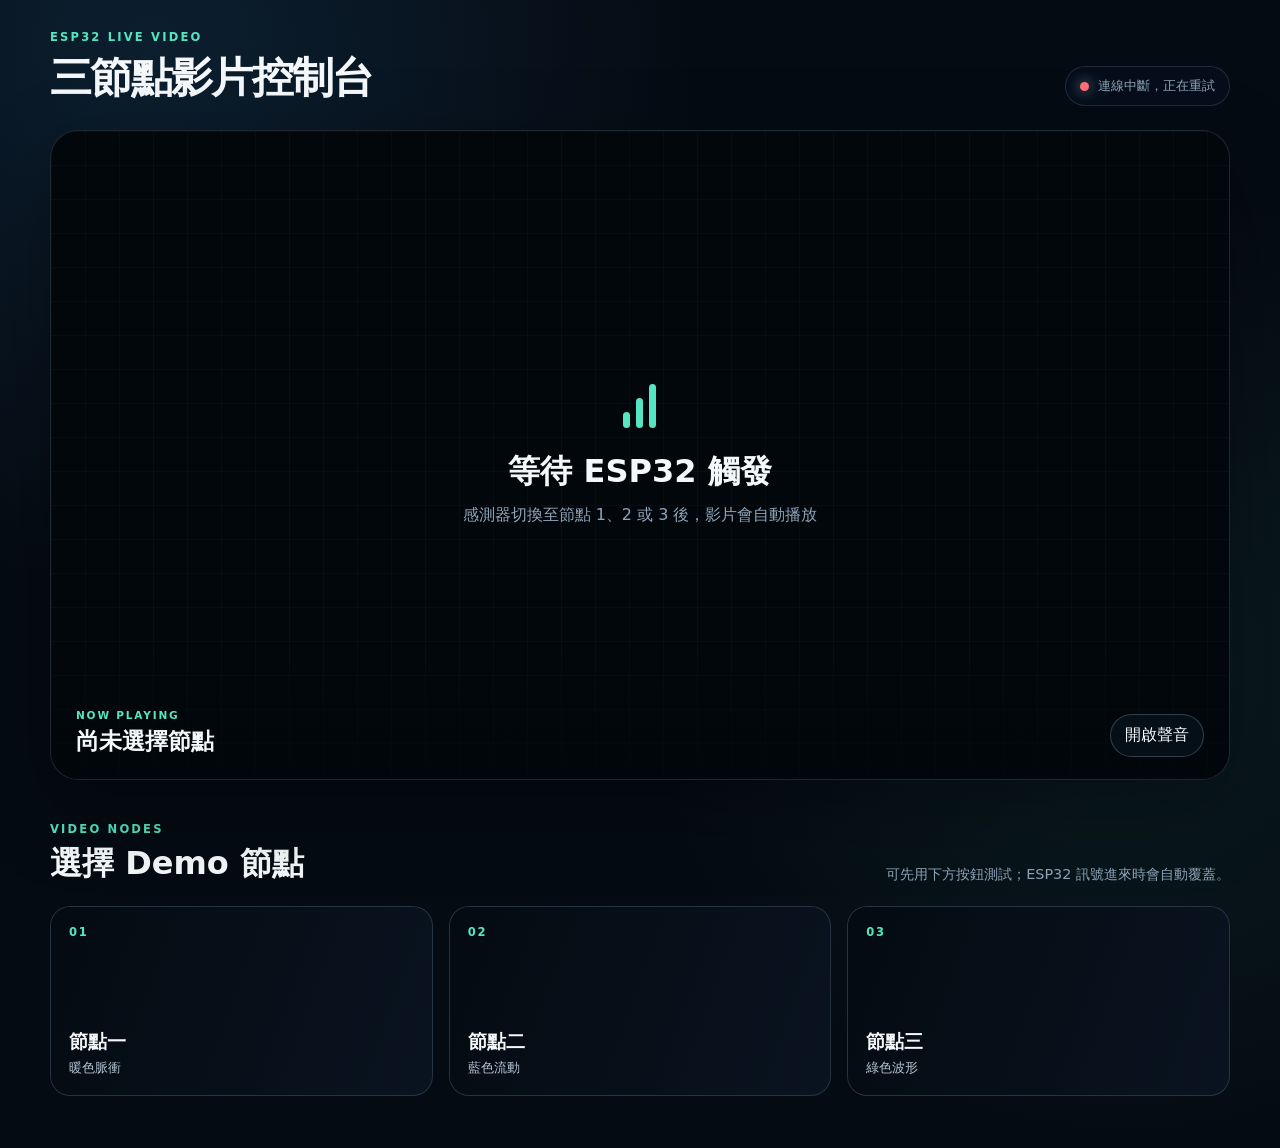
==== index.html @ e68f4b9c "Build ESP32-controlled three-node video page" ====
<!doctype html>
<html lang="zh-Hant">
  <head>
    <meta charset="utf-8" />
    <meta name="viewport" content="width=device-width, initial-scale=1" />
    <meta name="theme-color" content="#07111f" />
    <title>Baechhhh｜ESP32 影片節點</title>
    <meta
      name="description"
      content="由 ESP32 即時切換三個影片節點的平板控制頁面。"
    />
    <link rel="stylesheet" href="styles.css" />
  </head>
  <body>
    <main class="shell">
      <header class="topbar">
        <div>
          <p class="eyebrow">ESP32 LIVE VIDEO</p>
          <h1>三節點影片控制台</h1>
        </div>
        <div class="connection" aria-live="polite">
          <span class="status-dot" id="statusDot"></span>
          <span id="connectionText">正在連線…</span>
        </div>
      </header>

      <section class="stage" aria-label="目前播放影片">
        <video
          id="mainVideo"
          playsinline
          muted
          loop
          preload="auto"
          aria-label="目前節點影片"
        ></video>

        <div class="idle-state" id="idleState">
          <div class="signal-mark" aria-hidden="true">
            <i></i><i></i><i></i>
          </div>
          <p>等待 ESP32 觸發</p>
          <span>感測器切換至節點 1、2 或 3 後，影片會自動播放</span>
        </div>

        <div class="stage-meta">
          <div>
            <span class="stage-label">NOW PLAYING</span>
            <strong id="nowPlaying">尚未選擇節點</strong>
          </div>
          <button type="button" class="sound-button" id="soundButton">
            開啟聲音
          </button>
        </div>
      </section>

      <section class="node-section" aria-labelledby="nodeHeading">
        <div class="section-heading">
          <div>
            <p class="eyebrow">VIDEO NODES</p>
            <h2 id="nodeHeading">選擇 Demo 節點</h2>
          </div>
          <p>可先用下方按鈕測試；ESP32 訊號進來時會自動覆蓋。</p>
        </div>

        <div class="node-grid">
          <button class="node-card" type="button" data-node="1">
            <video src="assets/videos/node-1.mp4" muted playsinline preload="metadata"></video>
            <span class="node-number">01</span>
            <span class="node-copy">
              <strong>節點一</strong>
              <small>暖色脈衝</small>
            </span>
          </button>

          <button class="node-card" type="button" data-node="2">
            <video src="assets/videos/node-2.mp4" muted playsinline preload="metadata"></video>
            <span class="node-number">02</span>
            <span class="node-copy">
              <strong>節點二</strong>
              <small>藍色流動</small>
            </span>
          </button>

          <button class="node-card" type="button" data-node="3">
            <video src="assets/videos/node-3.mp4" muted playsinline preload="metadata"></video>
            <span class="node-number">03</span>
            <span class="node-copy">
              <strong>節點三</strong>
              <small>綠色波形</small>
            </span>
          </button>
        </div>
      </section>
    </main>

    <noscript>此頁面需要 JavaScript 才能接收 ESP32 訊號。</noscript>
    <script src="vendor/mqtt.min.js"></script>
    <script src="app.js"></script>
  </body>
</html>
---- styles.css ----
:root {
  color-scheme: dark;
  --bg: #050b13;
  --panel: #0b1624;
  --line: rgba(179, 205, 230, 0.16);
  --text: #f4f8fb;
  --muted: #8fa4b8;
  --accent: #55e6c1;
  --accent-soft: rgba(85, 230, 193, 0.14);
}

* {
  box-sizing: border-box;
}

html {
  background: var(--bg);
}

body {
  min-width: 320px;
  min-height: 100vh;
  margin: 0;
  color: var(--text);
  font-family: Inter, "Noto Sans TC", "Microsoft JhengHei", system-ui, sans-serif;
  background:
    radial-gradient(circle at 12% 4%, rgba(40, 110, 160, 0.2), transparent 34rem),
    radial-gradient(circle at 88% 58%, rgba(52, 183, 149, 0.1), transparent 30rem),
    var(--bg);
}

button {
  color: inherit;
  font: inherit;
}

.shell {
  width: min(1180px, calc(100% - 40px));
  margin: 0 auto;
  padding: 30px 0 52px;
}

.topbar,
.section-heading {
  display: flex;
  align-items: end;
  justify-content: space-between;
  gap: 24px;
}

.topbar {
  margin-bottom: 24px;
}

.eyebrow {
  margin: 0 0 6px;
  color: var(--accent);
  font-size: 0.72rem;
  font-weight: 800;
  letter-spacing: 0.19em;
}

h1,
h2,
p {
  margin-top: 0;
}

h1 {
  margin-bottom: 0;
  font-size: clamp(1.6rem, 4vw, 2.6rem);
  letter-spacing: -0.04em;
}

.connection {
  display: flex;
  align-items: center;
  gap: 9px;
  padding: 10px 14px;
  border: 1px solid var(--line);
  border-radius: 999px;
  color: var(--muted);
  font-size: 0.84rem;
  background: rgba(7, 17, 31, 0.7);
  backdrop-filter: blur(12px);
}

.status-dot {
  width: 9px;
  height: 9px;
  border-radius: 50%;
  background: #f1aa50;
  box-shadow: 0 0 14px currentColor;
}

.connection.connected .status-dot {
  background: var(--accent);
}

.connection.error .status-dot {
  background: #ff6f78;
}

.stage {
  position: relative;
  overflow: hidden;
  min-height: clamp(330px, 58vw, 650px);
  border: 1px solid var(--line);
  border-radius: 28px;
  background: #02070c;
  box-shadow: 0 28px 80px rgba(0, 0, 0, 0.34);
}

#mainVideo {
  position: absolute;
  inset: 0;
  width: 100%;
  height: 100%;
  object-fit: cover;
  opacity: 0;
  transition: opacity 300ms ease;
}

.stage.has-video #mainVideo {
  opacity: 1;
}

.idle-state {
  position: absolute;
  inset: 0;
  display: grid;
  place-content: center;
  justify-items: center;
  padding: 30px;
  text-align: center;
  background:
    linear-gradient(rgba(85, 230, 193, 0.035) 1px, transparent 1px),
    linear-gradient(90deg, rgba(85, 230, 193, 0.035) 1px, transparent 1px);
  background-size: 34px 34px;
  transition: opacity 220ms ease;
}

.stage.has-video .idle-state {
  pointer-events: none;
  opacity: 0;
}

.idle-state p {
  margin: 22px 0 7px;
  font-size: clamp(1.25rem, 3vw, 2rem);
  font-weight: 750;
}

.idle-state span {
  max-width: 480px;
  color: var(--muted);
  line-height: 1.7;
}

.signal-mark {
  display: flex;
  align-items: end;
  gap: 6px;
  height: 46px;
}

.signal-mark i {
  display: block;
  width: 7px;
  border-radius: 999px;
  background: var(--accent);
  animation: signal 1.1s ease-in-out infinite alternate;
}

.signal-mark i:nth-child(1) { height: 16px; }
.signal-mark i:nth-child(2) { height: 30px; animation-delay: 160ms; }
.signal-mark i:nth-child(3) { height: 44px; animation-delay: 320ms; }

@keyframes signal {
  to { opacity: 0.28; transform: scaleY(0.65); }
}

.stage-meta {
  position: absolute;
  right: 0;
  bottom: 0;
  left: 0;
  display: flex;
  align-items: end;
  justify-content: space-between;
  gap: 20px;
  padding: 80px 25px 22px;
  background: linear-gradient(transparent, rgba(1, 6, 10, 0.82));
}

.stage-label {
  display: block;
  margin-bottom: 5px;
  color: var(--accent);
  font-size: 0.66rem;
  font-weight: 800;
  letter-spacing: 0.17em;
}

#nowPlaying {
  font-size: clamp(1rem, 3vw, 1.45rem);
}

.sound-button {
  padding: 10px 14px;
  border: 1px solid rgba(255, 255, 255, 0.2);
  border-radius: 999px;
  background: rgba(8, 20, 31, 0.7);
  cursor: pointer;
  backdrop-filter: blur(10px);
}

.sound-button:focus-visible,
.node-card:focus-visible {
  outline: 3px solid var(--accent);
  outline-offset: 3px;
}

.node-section {
  padding-top: 42px;
}

.section-heading h2 {
  margin: 0;
  font-size: clamp(1.35rem, 3vw, 2rem);
}

.section-heading > p {
  max-width: 410px;
  margin-bottom: 0;
  color: var(--muted);
  font-size: 0.9rem;
  line-height: 1.6;
}

.node-grid {
  display: grid;
  grid-template-columns: repeat(3, 1fr);
  gap: 16px;
  margin-top: 20px;
}

.node-card {
  position: relative;
  display: grid;
  min-height: 190px;
  overflow: hidden;
  padding: 0;
  border: 1px solid var(--line);
  border-radius: 20px;
  text-align: left;
  background: var(--panel);
  cursor: pointer;
  transition: transform 180ms ease, border-color 180ms ease;
}

.node-card:hover {
  transform: translateY(-3px);
  border-color: rgba(85, 230, 193, 0.45);
}

.node-card.active {
  border-color: var(--accent);
  box-shadow: 0 0 0 1px var(--accent), 0 14px 36px rgba(85, 230, 193, 0.12);
}

.node-card video {
  position: absolute;
  inset: 0;
  width: 100%;
  height: 100%;
  object-fit: cover;
  opacity: 0.55;
}

.node-card::after {
  content: "";
  position: absolute;
  inset: 0;
  background: linear-gradient(110deg, rgba(3, 9, 15, 0.88), rgba(3, 9, 15, 0.18));
}

.node-number,
.node-copy {
  position: relative;
  z-index: 1;
}

.node-number {
  align-self: start;
  padding: 18px;
  color: var(--accent);
  font-size: 0.72rem;
  font-weight: 800;
  letter-spacing: 0.15em;
}

.node-copy {
  align-self: end;
  display: grid;
  gap: 4px;
  padding: 18px;
}

.node-copy strong {
  font-size: 1.2rem;
}

.node-copy small {
  color: #b6c6d5;
}

@media (max-width: 720px) {
  .shell {
    width: min(100% - 24px, 620px);
    padding-top: 20px;
  }

  .topbar,
  .section-heading {
    align-items: start;
    flex-direction: column;
    gap: 14px;
  }

  .stage {
    min-height: 54vh;
    border-radius: 20px;
  }

  .node-grid {
    grid-template-columns: 1fr;
  }

  .node-card {
    min-height: 140px;
  }
}

@media (prefers-reduced-motion: reduce) {
  *, *::before, *::after {
    scroll-behavior: auto !important;
    animation-duration: 0.01ms !important;
    animation-iteration-count: 1 !important;
    transition-duration: 0.01ms !important;
  }
}
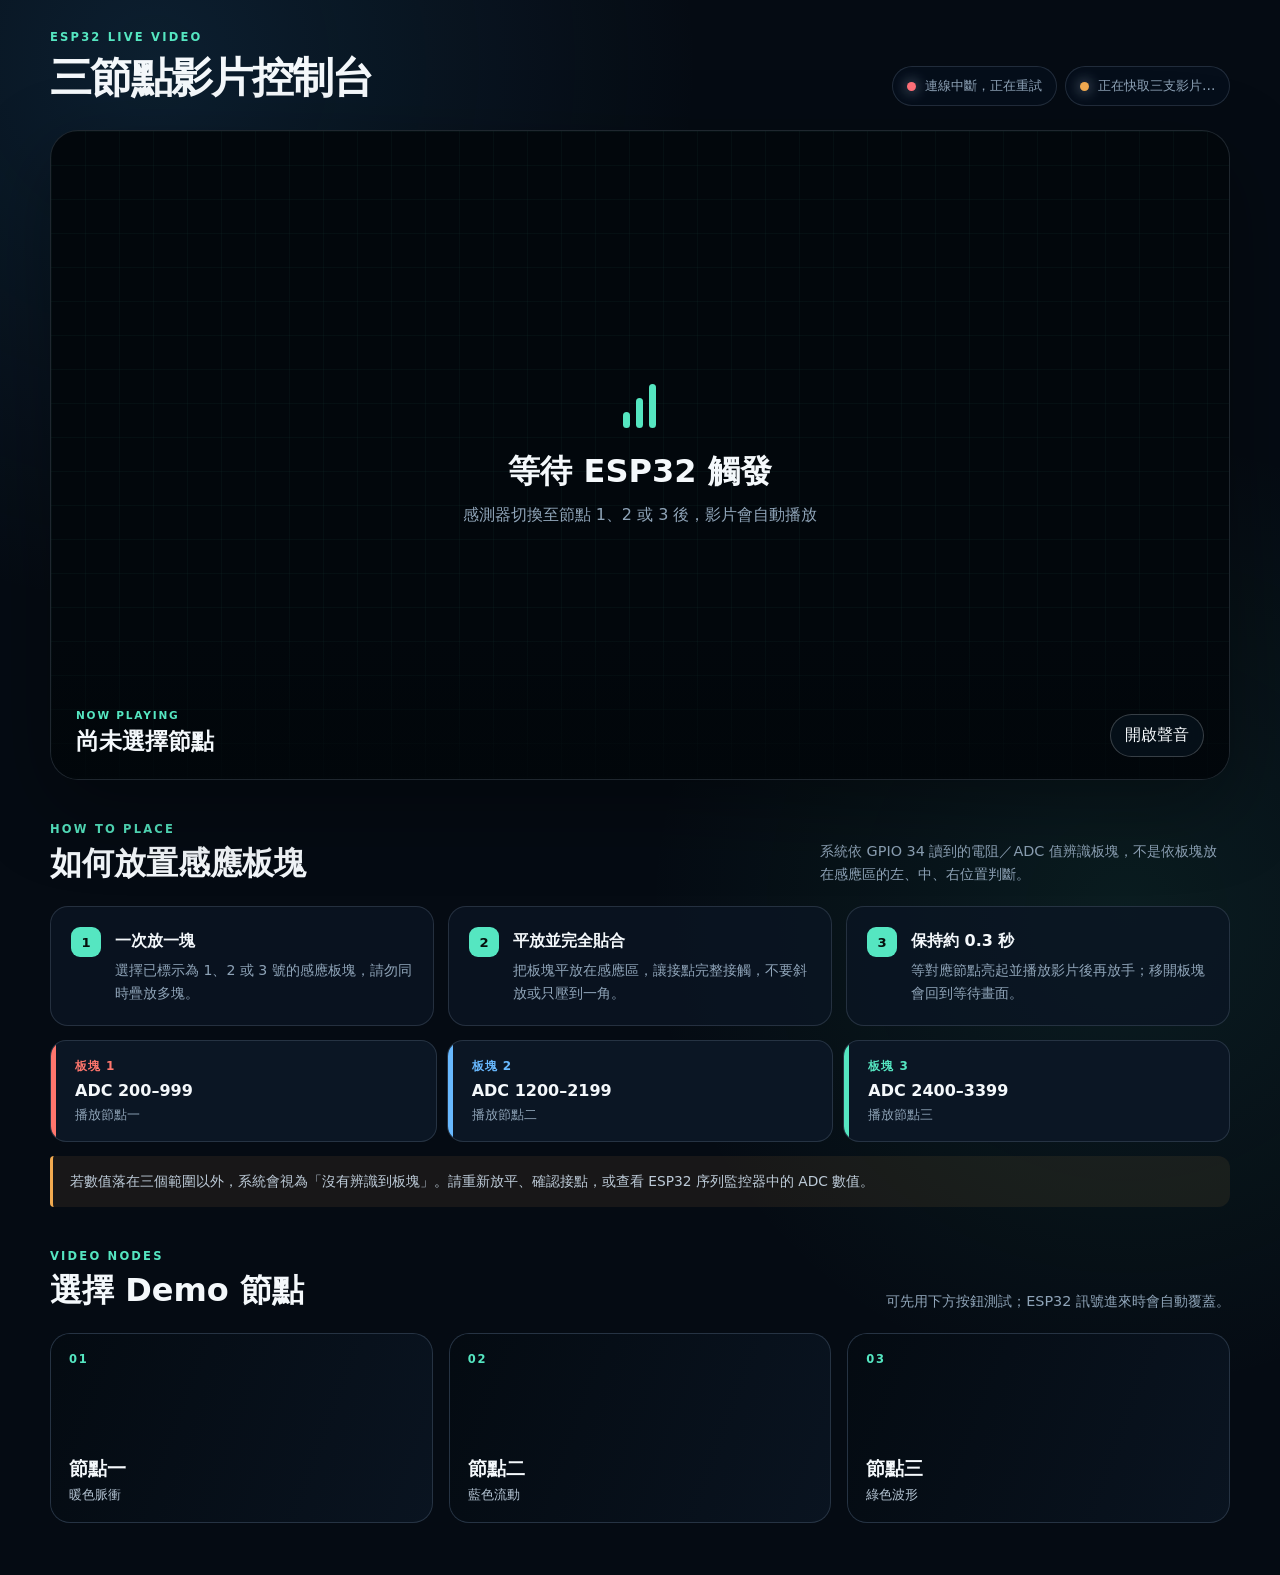
==== commit f64702f0: "Cache videos on iPad and explain tile placement" ====
--- a/index.html
+++ b/index.html
@@ -4,6 +4,8 @@
     <meta charset="utf-8" />
     <meta name="viewport" content="width=device-width, initial-scale=1" />
     <meta name="theme-color" content="#07111f" />
+    <meta name="apple-mobile-web-app-capable" content="yes" />
+    <meta name="apple-mobile-web-app-status-bar-style" content="black-translucent" />
     <title>Baechhhh｜ESP32 影片節點</title>
     <meta
       name="description"
@@ -18,9 +20,15 @@
           <p class="eyebrow">ESP32 LIVE VIDEO</p>
           <h1>三節點影片控制台</h1>
         </div>
-        <div class="connection" aria-live="polite">
-          <span class="status-dot" id="statusDot"></span>
-          <span id="connectionText">正在連線…</span>
+        <div class="status-group">
+          <div class="connection" aria-live="polite">
+            <span class="status-dot" id="statusDot"></span>
+            <span id="connectionText">正在連線…</span>
+          </div>
+          <button class="cache-status" id="cacheButton" type="button">
+            <span class="cache-dot" aria-hidden="true"></span>
+            <span id="cacheText" aria-live="polite">影片快取準備中…</span>
+          </button>
         </div>
       </header>
 
@@ -51,6 +59,62 @@
             開啟聲音
           </button>
         </div>
+      </section>
+
+      <section class="placement-section" aria-labelledby="placementHeading">
+        <div class="section-heading">
+          <div>
+            <p class="eyebrow">HOW TO PLACE</p>
+            <h2 id="placementHeading">如何放置感應板塊</h2>
+          </div>
+          <p>系統依 GPIO 34 讀到的電阻／ADC 值辨識板塊，不是依板塊放在感應區的左、中、右位置判斷。</p>
+        </div>
+
+        <div class="placement-steps">
+          <article class="placement-step">
+            <span class="step-number">1</span>
+            <div>
+              <strong>一次放一塊</strong>
+              <p>選擇已標示為 1、2 或 3 號的感應板塊，請勿同時疊放多塊。</p>
+            </div>
+          </article>
+          <article class="placement-step">
+            <span class="step-number">2</span>
+            <div>
+              <strong>平放並完全貼合</strong>
+              <p>把板塊平放在感應區，讓接點完整接觸，不要斜放或只壓到一角。</p>
+            </div>
+          </article>
+          <article class="placement-step">
+            <span class="step-number">3</span>
+            <div>
+              <strong>保持約 0.3 秒</strong>
+              <p>等對應節點亮起並播放影片後再放手；移開板塊會回到等待畫面。</p>
+            </div>
+          </article>
+        </div>
+
+        <div class="adc-map" aria-label="感應板塊 ADC 對照表">
+          <div class="adc-card adc-one">
+            <span>板塊 1</span>
+            <strong>ADC 200–999</strong>
+            <small>播放節點一</small>
+          </div>
+          <div class="adc-card adc-two">
+            <span>板塊 2</span>
+            <strong>ADC 1200–2199</strong>
+            <small>播放節點二</small>
+          </div>
+          <div class="adc-card adc-three">
+            <span>板塊 3</span>
+            <strong>ADC 2400–3399</strong>
+            <small>播放節點三</small>
+          </div>
+        </div>
+
+        <p class="placement-note">
+          若數值落在三個範圍以外，系統會視為「沒有辨識到板塊」。請重新放平、確認接點，或查看 ESP32 序列監控器中的 ADC 數值。
+        </p>
       </section>
 
       <section class="node-section" aria-labelledby="nodeHeading">
--- a/styles.css
+++ b/styles.css
@@ -85,6 +85,49 @@
   backdrop-filter: blur(12px);
 }
 
+.status-group {
+  display: flex;
+  align-items: center;
+  justify-content: flex-end;
+  flex-wrap: wrap;
+  gap: 8px;
+}
+
+.cache-status {
+  display: flex;
+  align-items: center;
+  gap: 9px;
+  padding: 10px 14px;
+  border: 1px solid var(--line);
+  border-radius: 999px;
+  color: var(--muted);
+  font-size: 0.84rem;
+  background: rgba(7, 17, 31, 0.7);
+  cursor: pointer;
+  backdrop-filter: blur(12px);
+}
+
+.cache-status:disabled {
+  cursor: wait;
+}
+
+.cache-dot {
+  width: 9px;
+  height: 9px;
+  flex: 0 0 auto;
+  border-radius: 50%;
+  background: #f1aa50;
+  box-shadow: 0 0 14px currentColor;
+}
+
+.cache-status.ready .cache-dot {
+  background: #68b9ff;
+}
+
+.cache-status.error .cache-dot {
+  background: #ff6f78;
+}
+
 .status-dot {
   width: 9px;
   height: 9px;
@@ -225,6 +268,107 @@
   padding-top: 42px;
 }
 
+.placement-section {
+  padding-top: 42px;
+}
+
+.placement-steps {
+  display: grid;
+  grid-template-columns: repeat(3, 1fr);
+  gap: 14px;
+  margin-top: 20px;
+}
+
+.placement-step {
+  display: flex;
+  gap: 14px;
+  padding: 20px;
+  border: 1px solid var(--line);
+  border-radius: 18px;
+  background: rgba(11, 22, 36, 0.76);
+}
+
+.step-number {
+  display: grid;
+  place-items: center;
+  width: 30px;
+  height: 30px;
+  flex: 0 0 auto;
+  border-radius: 9px;
+  color: #05100d;
+  font-size: 0.82rem;
+  font-weight: 900;
+  background: var(--accent);
+}
+
+.placement-step strong {
+  display: block;
+  margin: 4px 0 7px;
+}
+
+.placement-step p {
+  margin-bottom: 0;
+  color: var(--muted);
+  font-size: 0.88rem;
+  line-height: 1.65;
+}
+
+.adc-map {
+  display: grid;
+  grid-template-columns: repeat(3, 1fr);
+  gap: 10px;
+  margin-top: 14px;
+}
+
+.adc-card {
+  position: relative;
+  display: grid;
+  gap: 6px;
+  overflow: hidden;
+  padding: 17px 19px 17px 24px;
+  border: 1px solid var(--line);
+  border-radius: 16px;
+  background: var(--panel);
+}
+
+.adc-card::before {
+  content: "";
+  position: absolute;
+  inset: 0 auto 0 0;
+  width: 5px;
+  background: var(--tile-color);
+}
+
+.adc-one { --tile-color: #ff766d; }
+.adc-two { --tile-color: #68b9ff; }
+.adc-three { --tile-color: #55e6c1; }
+
+.adc-card span {
+  color: var(--tile-color);
+  font-size: 0.75rem;
+  font-weight: 800;
+  letter-spacing: 0.08em;
+}
+
+.adc-card strong {
+  font-size: 1rem;
+}
+
+.adc-card small {
+  color: var(--muted);
+}
+
+.placement-note {
+  margin: 14px 0 0;
+  padding: 14px 17px;
+  border-left: 3px solid #f1aa50;
+  border-radius: 4px 12px 12px 4px;
+  color: #bdcbd8;
+  font-size: 0.86rem;
+  line-height: 1.65;
+  background: rgba(241, 170, 80, 0.08);
+}
+
 .section-heading h2 {
   margin: 0;
   font-size: clamp(1.35rem, 3vw, 2rem);
@@ -328,12 +472,18 @@
     gap: 14px;
   }
 
+  .status-group {
+    justify-content: flex-start;
+  }
+
   .stage {
     min-height: 54vh;
     border-radius: 20px;
   }
 
-  .node-grid {
+  .node-grid,
+  .placement-steps,
+  .adc-map {
     grid-template-columns: 1fr;
   }
 
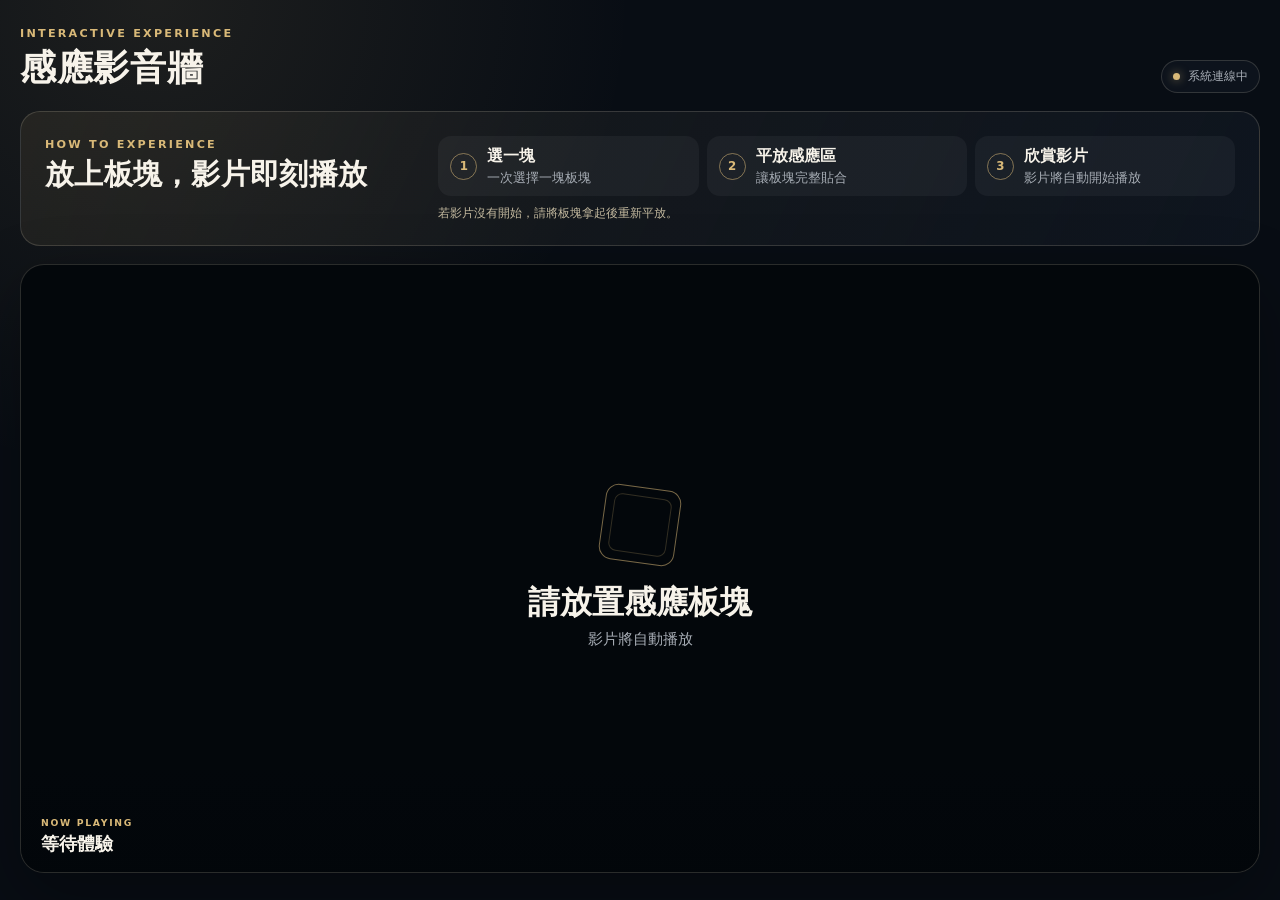
==== commit c499753d: "Simplify wall-mounted iPad guest experience" ====
--- a/index.html
+++ b/index.html
@@ -3,161 +3,76 @@
   <head>
     <meta charset="utf-8" />
     <meta name="viewport" content="width=device-width, initial-scale=1" />
-    <meta name="theme-color" content="#07111f" />
+    <meta name="theme-color" content="#080d14" />
     <meta name="apple-mobile-web-app-capable" content="yes" />
     <meta name="apple-mobile-web-app-status-bar-style" content="black-translucent" />
-    <title>Baechhhh｜ESP32 影片節點</title>
-    <meta
-      name="description"
-      content="由 ESP32 即時切換三個影片節點的平板控制頁面。"
-    />
+    <title>感應影音牆</title>
+    <meta name="description" content="放置感應板塊，即刻欣賞專屬影片。" />
     <link rel="stylesheet" href="styles.css" />
   </head>
   <body>
     <main class="shell">
       <header class="topbar">
-        <div>
-          <p class="eyebrow">ESP32 LIVE VIDEO</p>
-          <h1>三節點影片控制台</h1>
+        <div class="brand">
+          <p class="eyebrow">INTERACTIVE EXPERIENCE</p>
+          <h1>感應影音牆</h1>
         </div>
-        <div class="status-group">
-          <div class="connection" aria-live="polite">
-            <span class="status-dot" id="statusDot"></span>
-            <span id="connectionText">正在連線…</span>
-          </div>
-          <button class="cache-status" id="cacheButton" type="button">
-            <span class="cache-dot" aria-hidden="true"></span>
-            <span id="cacheText" aria-live="polite">影片快取準備中…</span>
-          </button>
+        <div class="connection" aria-live="polite">
+          <span class="status-dot" aria-hidden="true"></span>
+          <span id="connectionText">系統連線中</span>
         </div>
       </header>
 
-      <section class="stage" aria-label="目前播放影片">
+      <section class="tutorial" aria-labelledby="tutorialHeading">
+        <div class="tutorial-intro">
+          <p class="eyebrow">HOW TO EXPERIENCE</p>
+          <h2 id="tutorialHeading">放上板塊，影片即刻播放</h2>
+        </div>
+
+        <ol class="steps">
+          <li>
+            <span>1</span>
+            <div><strong>選一塊</strong><small>一次選擇一塊板塊</small></div>
+          </li>
+          <li>
+            <span>2</span>
+            <div><strong>平放感應區</strong><small>讓板塊完整貼合</small></div>
+          </li>
+          <li>
+            <span>3</span>
+            <div><strong>欣賞影片</strong><small>影片將自動開始播放</small></div>
+          </li>
+        </ol>
+
+        <p class="tutorial-note">若影片沒有開始，請將板塊拿起後重新平放。</p>
+      </section>
+
+      <section class="stage" aria-label="影片播放區">
         <video
           id="mainVideo"
           playsinline
           muted
           loop
           preload="auto"
-          aria-label="目前節點影片"
+          aria-label="目前播放影片"
         ></video>
 
-        <div class="idle-state" id="idleState">
-          <div class="signal-mark" aria-hidden="true">
-            <i></i><i></i><i></i>
-          </div>
-          <p>等待 ESP32 觸發</p>
-          <span>感測器切換至節點 1、2 或 3 後，影片會自動播放</span>
+        <div class="idle-state">
+          <div class="tile-mark" aria-hidden="true"><i></i></div>
+          <p>請放置感應板塊</p>
+          <span>影片將自動播放</span>
         </div>
 
         <div class="stage-meta">
           <div>
-            <span class="stage-label">NOW PLAYING</span>
-            <strong id="nowPlaying">尚未選擇節點</strong>
+            <span>NOW PLAYING</span>
+            <strong id="nowPlaying">等待體驗</strong>
           </div>
-          <button type="button" class="sound-button" id="soundButton">
-            開啟聲音
-          </button>
-        </div>
-      </section>
-
-      <section class="placement-section" aria-labelledby="placementHeading">
-        <div class="section-heading">
-          <div>
-            <p class="eyebrow">HOW TO PLACE</p>
-            <h2 id="placementHeading">如何放置感應板塊</h2>
-          </div>
-          <p>系統依 GPIO 34 讀到的電阻／ADC 值辨識板塊，不是依板塊放在感應區的左、中、右位置判斷。</p>
-        </div>
-
-        <div class="placement-steps">
-          <article class="placement-step">
-            <span class="step-number">1</span>
-            <div>
-              <strong>一次放一塊</strong>
-              <p>選擇已標示為 1、2 或 3 號的感應板塊，請勿同時疊放多塊。</p>
-            </div>
-          </article>
-          <article class="placement-step">
-            <span class="step-number">2</span>
-            <div>
-              <strong>平放並完全貼合</strong>
-              <p>把板塊平放在感應區，讓接點完整接觸，不要斜放或只壓到一角。</p>
-            </div>
-          </article>
-          <article class="placement-step">
-            <span class="step-number">3</span>
-            <div>
-              <strong>保持約 0.3 秒</strong>
-              <p>等對應節點亮起並播放影片後再放手；移開板塊會回到等待畫面。</p>
-            </div>
-          </article>
-        </div>
-
-        <div class="adc-map" aria-label="感應板塊 ADC 對照表">
-          <div class="adc-card adc-one">
-            <span>板塊 1</span>
-            <strong>ADC 200–999</strong>
-            <small>播放節點一</small>
-          </div>
-          <div class="adc-card adc-two">
-            <span>板塊 2</span>
-            <strong>ADC 1200–2199</strong>
-            <small>播放節點二</small>
-          </div>
-          <div class="adc-card adc-three">
-            <span>板塊 3</span>
-            <strong>ADC 2400–3399</strong>
-            <small>播放節點三</small>
-          </div>
-        </div>
-
-        <p class="placement-note">
-          若數值落在三個範圍以外，系統會視為「沒有辨識到板塊」。請重新放平、確認接點，或查看 ESP32 序列監控器中的 ADC 數值。
-        </p>
-      </section>
-
-      <section class="node-section" aria-labelledby="nodeHeading">
-        <div class="section-heading">
-          <div>
-            <p class="eyebrow">VIDEO NODES</p>
-            <h2 id="nodeHeading">選擇 Demo 節點</h2>
-          </div>
-          <p>可先用下方按鈕測試；ESP32 訊號進來時會自動覆蓋。</p>
-        </div>
-
-        <div class="node-grid">
-          <button class="node-card" type="button" data-node="1">
-            <video src="assets/videos/node-1.mp4" muted playsinline preload="metadata"></video>
-            <span class="node-number">01</span>
-            <span class="node-copy">
-              <strong>節點一</strong>
-              <small>暖色脈衝</small>
-            </span>
-          </button>
-
-          <button class="node-card" type="button" data-node="2">
-            <video src="assets/videos/node-2.mp4" muted playsinline preload="metadata"></video>
-            <span class="node-number">02</span>
-            <span class="node-copy">
-              <strong>節點二</strong>
-              <small>藍色流動</small>
-            </span>
-          </button>
-
-          <button class="node-card" type="button" data-node="3">
-            <video src="assets/videos/node-3.mp4" muted playsinline preload="metadata"></video>
-            <span class="node-number">03</span>
-            <span class="node-copy">
-              <strong>節點三</strong>
-              <small>綠色波形</small>
-            </span>
-          </button>
         </div>
       </section>
     </main>
 
-    <noscript>此頁面需要 JavaScript 才能接收 ESP32 訊號。</noscript>
+    <noscript>此體驗需要啟用 JavaScript。</noscript>
     <script src="vendor/mqtt.min.js"></script>
     <script src="app.js"></script>
   </body>
--- a/styles.css
+++ b/styles.css
@@ -1,63 +1,59 @@
 :root {
   color-scheme: dark;
-  --bg: #050b13;
-  --panel: #0b1624;
-  --line: rgba(179, 205, 230, 0.16);
-  --text: #f4f8fb;
-  --muted: #8fa4b8;
-  --accent: #55e6c1;
-  --accent-soft: rgba(85, 230, 193, 0.14);
+  --bg: #080d14;
+  --panel: #101721;
+  --line: rgba(235, 224, 200, 0.17);
+  --text: #f7f3ea;
+  --muted: #a7adb5;
+  --accent: #d9b978;
 }
 
 * {
   box-sizing: border-box;
 }
 
-html {
+html,
+body {
+  width: 100%;
+  min-width: 320px;
+  min-height: 100%;
+  margin: 0;
+  overflow: hidden;
   background: var(--bg);
 }
 
 body {
-  min-width: 320px;
-  min-height: 100vh;
-  margin: 0;
   color: var(--text);
-  font-family: Inter, "Noto Sans TC", "Microsoft JhengHei", system-ui, sans-serif;
+  font-family: "Noto Sans TC", "Microsoft JhengHei", system-ui, sans-serif;
   background:
-    radial-gradient(circle at 12% 4%, rgba(40, 110, 160, 0.2), transparent 34rem),
-    radial-gradient(circle at 88% 58%, rgba(52, 183, 149, 0.1), transparent 30rem),
+    radial-gradient(circle at 12% 0%, rgba(217, 185, 120, 0.1), transparent 30rem),
     var(--bg);
 }
 
-button {
-  color: inherit;
-  font: inherit;
-}
-
 .shell {
-  width: min(1180px, calc(100% - 40px));
+  display: grid;
+  grid-template-rows: auto auto minmax(0, 1fr);
+  gap: clamp(12px, 2vh, 20px);
+  width: min(1240px, calc(100% - 40px));
+  height: 100vh;
+  height: 100svh;
   margin: 0 auto;
-  padding: 30px 0 52px;
-}
-
-.topbar,
-.section-heading {
+  padding: clamp(18px, 3vh, 30px) 0;
+}
+
+.topbar {
   display: flex;
   align-items: end;
   justify-content: space-between;
   gap: 24px;
 }
 
-.topbar {
-  margin-bottom: 24px;
-}
-
 .eyebrow {
-  margin: 0 0 6px;
+  margin: 0 0 4px;
   color: var(--accent);
-  font-size: 0.72rem;
+  font-size: clamp(0.58rem, 1vw, 0.7rem);
   font-weight: 800;
-  letter-spacing: 0.19em;
+  letter-spacing: 0.2em;
 }
 
 h1,
@@ -68,90 +64,121 @@
 
 h1 {
   margin-bottom: 0;
-  font-size: clamp(1.6rem, 4vw, 2.6rem);
-  letter-spacing: -0.04em;
+  font-size: clamp(1.45rem, 3vw, 2.25rem);
+  font-weight: 720;
+  letter-spacing: 0.02em;
 }
 
 .connection {
   display: flex;
   align-items: center;
-  gap: 9px;
-  padding: 10px 14px;
+  gap: 8px;
+  padding: 7px 11px;
   border: 1px solid var(--line);
   border-radius: 999px;
   color: var(--muted);
-  font-size: 0.84rem;
-  background: rgba(7, 17, 31, 0.7);
-  backdrop-filter: blur(12px);
-}
-
-.status-group {
+  font-size: 0.75rem;
+  background: rgba(16, 23, 33, 0.72);
+}
+
+.status-dot {
+  width: 7px;
+  height: 7px;
+  border-radius: 50%;
+  background: #d9b978;
+  box-shadow: 0 0 10px rgba(217, 185, 120, 0.6);
+}
+
+.connection.connected .status-dot {
+  background: #69c99a;
+  box-shadow: 0 0 10px rgba(105, 201, 154, 0.6);
+}
+
+.tutorial {
+  position: relative;
+  display: grid;
+  grid-template-columns: minmax(220px, 0.78fr) minmax(480px, 1.7fr);
+  align-items: center;
+  gap: 18px 28px;
+  padding: clamp(16px, 2.2vw, 24px);
+  border: 1px solid var(--line);
+  border-radius: 20px;
+  background: linear-gradient(115deg, rgba(217, 185, 120, 0.08), rgba(16, 23, 33, 0.82));
+}
+
+.tutorial h2 {
+  margin-bottom: 0;
+  font-size: clamp(1.22rem, 2.3vw, 1.85rem);
+  font-weight: 700;
+  letter-spacing: 0.01em;
+}
+
+.steps {
+  display: grid;
+  grid-template-columns: repeat(3, 1fr);
+  gap: 8px;
+  margin: 0;
+  padding: 0;
+  list-style: none;
+}
+
+.steps li {
   display: flex;
   align-items: center;
-  justify-content: flex-end;
-  flex-wrap: wrap;
-  gap: 8px;
-}
-
-.cache-status {
-  display: flex;
-  align-items: center;
-  gap: 9px;
-  padding: 10px 14px;
-  border: 1px solid var(--line);
-  border-radius: 999px;
+  gap: 10px;
+  min-width: 0;
+  padding: 10px 12px;
+  border-radius: 13px;
+  background: rgba(255, 255, 255, 0.045);
+}
+
+.steps li > span {
+  display: grid;
+  place-items: center;
+  width: 27px;
+  height: 27px;
+  flex: 0 0 auto;
+  border: 1px solid rgba(217, 185, 120, 0.55);
+  border-radius: 50%;
+  color: var(--accent);
+  font-size: 0.74rem;
+  font-weight: 800;
+}
+
+.steps strong,
+.steps small {
+  display: block;
+}
+
+.steps strong {
+  margin-bottom: 2px;
+  font-size: clamp(0.82rem, 1.4vw, 0.98rem);
+}
+
+.steps small {
+  overflow: hidden;
   color: var(--muted);
-  font-size: 0.84rem;
-  background: rgba(7, 17, 31, 0.7);
-  cursor: pointer;
-  backdrop-filter: blur(12px);
-}
-
-.cache-status:disabled {
-  cursor: wait;
-}
-
-.cache-dot {
-  width: 9px;
-  height: 9px;
-  flex: 0 0 auto;
-  border-radius: 50%;
-  background: #f1aa50;
-  box-shadow: 0 0 14px currentColor;
-}
-
-.cache-status.ready .cache-dot {
-  background: #68b9ff;
-}
-
-.cache-status.error .cache-dot {
-  background: #ff6f78;
-}
-
-.status-dot {
-  width: 9px;
-  height: 9px;
-  border-radius: 50%;
-  background: #f1aa50;
-  box-shadow: 0 0 14px currentColor;
-}
-
-.connection.connected .status-dot {
-  background: var(--accent);
-}
-
-.connection.error .status-dot {
-  background: #ff6f78;
+  font-size: clamp(0.67rem, 1.15vw, 0.79rem);
+  line-height: 1.35;
+  text-overflow: ellipsis;
+  white-space: nowrap;
+}
+
+.tutorial-note {
+  grid-column: 2;
+  margin: -8px 0 0;
+  color: #c3b99f;
+  font-size: 0.72rem;
 }
 
 .stage {
   position: relative;
+  min-height: 0;
   overflow: hidden;
-  min-height: clamp(330px, 58vw, 650px);
   border: 1px solid var(--line);
-  border-radius: 28px;
-  background: #02070c;
-  box-shadow: 0 28px 80px rgba(0, 0, 0, 0.34);
+  border-radius: 24px;
+  background: #03070b;
+  box-shadow: 0 24px 70px rgba(0, 0, 0, 0.32);
 }
 
 #mainVideo {
@@ -161,7 +188,7 @@
   height: 100%;
   object-fit: cover;
   opacity: 0;
-  transition: opacity 300ms ease;
+  transition: opacity 280ms ease;
 }
 
 .stage.has-video #mainVideo {
@@ -174,53 +201,44 @@
   display: grid;
   place-content: center;
   justify-items: center;
-  padding: 30px;
   text-align: center;
-  background:
-    linear-gradient(rgba(85, 230, 193, 0.035) 1px, transparent 1px),
-    linear-gradient(90deg, rgba(85, 230, 193, 0.035) 1px, transparent 1px);
-  background-size: 34px 34px;
   transition: opacity 220ms ease;
 }
 
 .stage.has-video .idle-state {
-  pointer-events: none;
   opacity: 0;
 }
 
+.tile-mark {
+  position: relative;
+  width: clamp(48px, 7vw, 76px);
+  aspect-ratio: 1;
+  border: 1px solid rgba(217, 185, 120, 0.55);
+  border-radius: 13px;
+  transform: rotate(8deg);
+  animation: float 1.8s ease-in-out infinite alternate;
+}
+
+.tile-mark i {
+  position: absolute;
+  inset: 8px;
+  border: 1px solid rgba(217, 185, 120, 0.22);
+  border-radius: 8px;
+}
+
+@keyframes float {
+  to { transform: translateY(-6px) rotate(4deg); }
+}
+
 .idle-state p {
-  margin: 22px 0 7px;
+  margin: 18px 0 4px;
   font-size: clamp(1.25rem, 3vw, 2rem);
-  font-weight: 750;
+  font-weight: 700;
 }
 
 .idle-state span {
-  max-width: 480px;
   color: var(--muted);
-  line-height: 1.7;
-}
-
-.signal-mark {
-  display: flex;
-  align-items: end;
-  gap: 6px;
-  height: 46px;
-}
-
-.signal-mark i {
-  display: block;
-  width: 7px;
-  border-radius: 999px;
-  background: var(--accent);
-  animation: signal 1.1s ease-in-out infinite alternate;
-}
-
-.signal-mark i:nth-child(1) { height: 16px; }
-.signal-mark i:nth-child(2) { height: 30px; animation-delay: 160ms; }
-.signal-mark i:nth-child(3) { height: 44px; animation-delay: 320ms; }
-
-@keyframes signal {
-  to { opacity: 0.28; transform: scaleY(0.65); }
+  font-size: clamp(0.78rem, 1.5vw, 0.95rem);
 }
 
 .stage-meta {
@@ -228,273 +246,85 @@
   right: 0;
   bottom: 0;
   left: 0;
-  display: flex;
-  align-items: end;
-  justify-content: space-between;
-  gap: 20px;
-  padding: 80px 25px 22px;
-  background: linear-gradient(transparent, rgba(1, 6, 10, 0.82));
-}
-
-.stage-label {
+  padding: 55px 20px 16px;
+  background: linear-gradient(transparent, rgba(2, 6, 10, 0.78));
+}
+
+.stage-meta span {
   display: block;
-  margin-bottom: 5px;
+  margin-bottom: 3px;
   color: var(--accent);
-  font-size: 0.66rem;
+  font-size: 0.58rem;
   font-weight: 800;
-  letter-spacing: 0.17em;
-}
-
-#nowPlaying {
-  font-size: clamp(1rem, 3vw, 1.45rem);
-}
-
-.sound-button {
-  padding: 10px 14px;
-  border: 1px solid rgba(255, 255, 255, 0.2);
-  border-radius: 999px;
-  background: rgba(8, 20, 31, 0.7);
-  cursor: pointer;
-  backdrop-filter: blur(10px);
-}
-
-.sound-button:focus-visible,
-.node-card:focus-visible {
-  outline: 3px solid var(--accent);
-  outline-offset: 3px;
-}
-
-.node-section {
-  padding-top: 42px;
-}
-
-.placement-section {
-  padding-top: 42px;
-}
-
-.placement-steps {
-  display: grid;
-  grid-template-columns: repeat(3, 1fr);
-  gap: 14px;
-  margin-top: 20px;
-}
-
-.placement-step {
-  display: flex;
-  gap: 14px;
-  padding: 20px;
-  border: 1px solid var(--line);
-  border-radius: 18px;
-  background: rgba(11, 22, 36, 0.76);
-}
-
-.step-number {
-  display: grid;
-  place-items: center;
-  width: 30px;
-  height: 30px;
-  flex: 0 0 auto;
-  border-radius: 9px;
-  color: #05100d;
-  font-size: 0.82rem;
-  font-weight: 900;
-  background: var(--accent);
-}
-
-.placement-step strong {
-  display: block;
-  margin: 4px 0 7px;
-}
-
-.placement-step p {
-  margin-bottom: 0;
-  color: var(--muted);
-  font-size: 0.88rem;
-  line-height: 1.65;
-}
-
-.adc-map {
-  display: grid;
-  grid-template-columns: repeat(3, 1fr);
-  gap: 10px;
-  margin-top: 14px;
-}
-
-.adc-card {
-  position: relative;
-  display: grid;
-  gap: 6px;
-  overflow: hidden;
-  padding: 17px 19px 17px 24px;
-  border: 1px solid var(--line);
-  border-radius: 16px;
-  background: var(--panel);
-}
-
-.adc-card::before {
-  content: "";
-  position: absolute;
-  inset: 0 auto 0 0;
-  width: 5px;
-  background: var(--tile-color);
-}
-
-.adc-one { --tile-color: #ff766d; }
-.adc-two { --tile-color: #68b9ff; }
-.adc-three { --tile-color: #55e6c1; }
-
-.adc-card span {
-  color: var(--tile-color);
-  font-size: 0.75rem;
-  font-weight: 800;
-  letter-spacing: 0.08em;
-}
-
-.adc-card strong {
-  font-size: 1rem;
-}
-
-.adc-card small {
-  color: var(--muted);
-}
-
-.placement-note {
-  margin: 14px 0 0;
-  padding: 14px 17px;
-  border-left: 3px solid #f1aa50;
-  border-radius: 4px 12px 12px 4px;
-  color: #bdcbd8;
-  font-size: 0.86rem;
-  line-height: 1.65;
-  background: rgba(241, 170, 80, 0.08);
-}
-
-.section-heading h2 {
-  margin: 0;
-  font-size: clamp(1.35rem, 3vw, 2rem);
-}
-
-.section-heading > p {
-  max-width: 410px;
-  margin-bottom: 0;
-  color: var(--muted);
-  font-size: 0.9rem;
-  line-height: 1.6;
-}
-
-.node-grid {
-  display: grid;
-  grid-template-columns: repeat(3, 1fr);
-  gap: 16px;
-  margin-top: 20px;
-}
-
-.node-card {
-  position: relative;
-  display: grid;
-  min-height: 190px;
-  overflow: hidden;
-  padding: 0;
-  border: 1px solid var(--line);
-  border-radius: 20px;
-  text-align: left;
-  background: var(--panel);
-  cursor: pointer;
-  transition: transform 180ms ease, border-color 180ms ease;
-}
-
-.node-card:hover {
-  transform: translateY(-3px);
-  border-color: rgba(85, 230, 193, 0.45);
-}
-
-.node-card.active {
-  border-color: var(--accent);
-  box-shadow: 0 0 0 1px var(--accent), 0 14px 36px rgba(85, 230, 193, 0.12);
-}
-
-.node-card video {
-  position: absolute;
-  inset: 0;
-  width: 100%;
-  height: 100%;
-  object-fit: cover;
-  opacity: 0.55;
-}
-
-.node-card::after {
-  content: "";
-  position: absolute;
-  inset: 0;
-  background: linear-gradient(110deg, rgba(3, 9, 15, 0.88), rgba(3, 9, 15, 0.18));
-}
-
-.node-number,
-.node-copy {
-  position: relative;
-  z-index: 1;
-}
-
-.node-number {
-  align-self: start;
-  padding: 18px;
-  color: var(--accent);
-  font-size: 0.72rem;
-  font-weight: 800;
-  letter-spacing: 0.15em;
-}
-
-.node-copy {
-  align-self: end;
-  display: grid;
-  gap: 4px;
-  padding: 18px;
-}
-
-.node-copy strong {
-  font-size: 1.2rem;
-}
-
-.node-copy small {
-  color: #b6c6d5;
-}
-
-@media (max-width: 720px) {
+  letter-spacing: 0.18em;
+}
+
+.stage-meta strong {
+  font-size: clamp(0.9rem, 1.8vw, 1.15rem);
+}
+
+@media (max-width: 820px) {
   .shell {
-    width: min(100% - 24px, 620px);
-    padding-top: 20px;
-  }
-
-  .topbar,
-  .section-heading {
-    align-items: start;
-    flex-direction: column;
+    width: min(100% - 24px, 780px);
+    padding: 14px 0;
+  }
+
+  .tutorial {
+    grid-template-columns: 1fr;
+    gap: 12px;
+    padding: 14px;
+  }
+
+  .tutorial-intro {
+    display: flex;
+    align-items: end;
+    justify-content: space-between;
     gap: 14px;
   }
 
-  .status-group {
-    justify-content: flex-start;
+  .tutorial-intro .eyebrow {
+    display: none;
+  }
+
+  .tutorial-note {
+    grid-column: 1;
+    margin-top: -4px;
+  }
+}
+
+@media (max-width: 560px) {
+  html,
+  body {
+    overflow: auto;
+  }
+
+  .shell {
+    height: auto;
+    min-height: 100svh;
+  }
+
+  .brand .eyebrow,
+  .steps small {
+    display: none;
+  }
+
+  .steps li {
+    align-items: center;
+    justify-content: center;
+    padding: 9px 5px;
+  }
+
+  .steps li div {
+    display: none;
   }
 
   .stage {
     min-height: 54vh;
-    border-radius: 20px;
-  }
-
-  .node-grid,
-  .placement-steps,
-  .adc-map {
-    grid-template-columns: 1fr;
-  }
-
-  .node-card {
-    min-height: 140px;
   }
 }
 
 @media (prefers-reduced-motion: reduce) {
   *, *::before, *::after {
-    scroll-behavior: auto !important;
     animation-duration: 0.01ms !important;
     animation-iteration-count: 1 !important;
     transition-duration: 0.01ms !important;
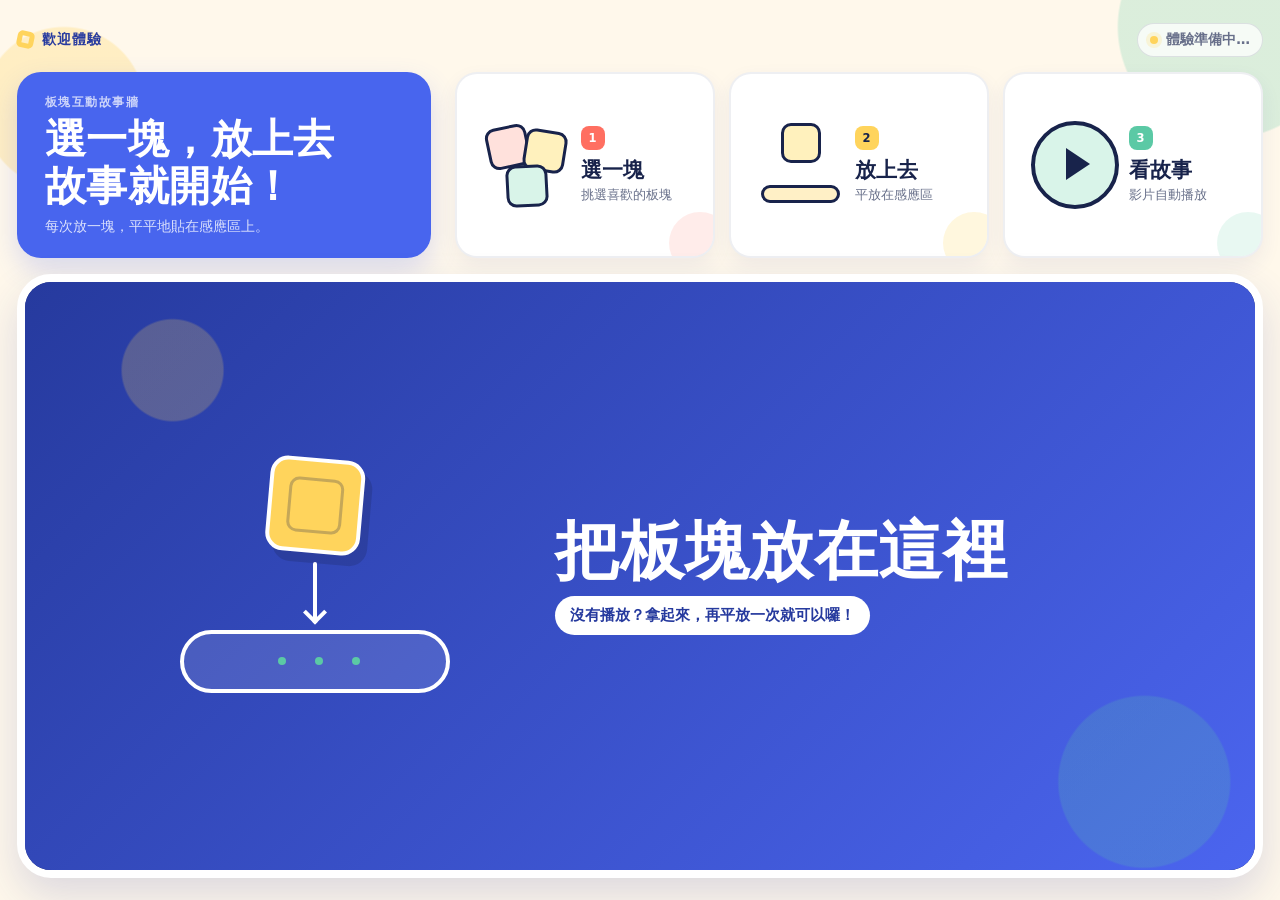
==== commit 749b9df7: "Redesign story wall for adults and children" ====
--- a/index.html
+++ b/index.html
@@ -3,76 +3,96 @@
   <head>
     <meta charset="utf-8" />
     <meta name="viewport" content="width=device-width, initial-scale=1" />
-    <meta name="theme-color" content="#080d14" />
+    <meta name="theme-color" content="#fff8eb" />
     <meta name="apple-mobile-web-app-capable" content="yes" />
-    <meta name="apple-mobile-web-app-status-bar-style" content="black-translucent" />
-    <title>感應影音牆</title>
-    <meta name="description" content="放置感應板塊，即刻欣賞專屬影片。" />
+    <meta name="apple-mobile-web-app-status-bar-style" content="default" />
+    <title>板塊互動故事牆</title>
+    <meta name="description" content="選一塊、放上去，故事就開始。" />
     <link rel="stylesheet" href="styles.css" />
   </head>
   <body>
     <main class="shell">
       <header class="topbar">
-        <div class="brand">
-          <p class="eyebrow">INTERACTIVE EXPERIENCE</p>
-          <h1>感應影音牆</h1>
+        <div class="welcome">
+          <span class="welcome-mark" aria-hidden="true"></span>
+          <span>歡迎體驗</span>
         </div>
         <div class="connection" aria-live="polite">
           <span class="status-dot" aria-hidden="true"></span>
-          <span id="connectionText">系統連線中</span>
+          <span id="connectionText">體驗準備中…</span>
         </div>
       </header>
 
-      <section class="tutorial" aria-labelledby="tutorialHeading">
-        <div class="tutorial-intro">
-          <p class="eyebrow">HOW TO EXPERIENCE</p>
-          <h2 id="tutorialHeading">放上板塊，影片即刻播放</h2>
+      <section class="guide" aria-labelledby="guideTitle">
+        <div class="guide-title">
+          <p>板塊互動故事牆</p>
+          <h1 id="guideTitle">選一塊，放上去<br />故事就開始！</h1>
+          <span>每次放一塊，平平地貼在感應區上。</span>
         </div>
 
-        <ol class="steps">
-          <li>
-            <span>1</span>
-            <div><strong>選一塊</strong><small>一次選擇一塊板塊</small></div>
+        <ol class="steps" aria-label="體驗步驟">
+          <li class="step step-one">
+            <div class="step-icon pick-icon" aria-hidden="true">
+              <i></i><i></i><i></i>
+            </div>
+            <div class="step-copy">
+              <span>1</span>
+              <strong>選一塊</strong>
+              <small>挑選喜歡的板塊</small>
+            </div>
           </li>
-          <li>
-            <span>2</span>
-            <div><strong>平放感應區</strong><small>讓板塊完整貼合</small></div>
+          <li class="step step-two">
+            <div class="step-icon place-icon" aria-hidden="true">
+              <i></i><b></b>
+            </div>
+            <div class="step-copy">
+              <span>2</span>
+              <strong>放上去</strong>
+              <small>平放在感應區</small>
+            </div>
           </li>
-          <li>
-            <span>3</span>
-            <div><strong>欣賞影片</strong><small>影片將自動開始播放</small></div>
+          <li class="step step-three">
+            <div class="step-icon play-icon" aria-hidden="true">
+              <i></i>
+            </div>
+            <div class="step-copy">
+              <span>3</span>
+              <strong>看故事</strong>
+              <small>影片自動播放</small>
+            </div>
           </li>
         </ol>
-
-        <p class="tutorial-note">若影片沒有開始，請將板塊拿起後重新平放。</p>
       </section>
 
-      <section class="stage" aria-label="影片播放區">
+      <section class="stage" aria-label="故事影片播放區">
         <video
           id="mainVideo"
           playsinline
           muted
           loop
           preload="auto"
-          aria-label="目前播放影片"
+          aria-label="目前播放的故事影片"
         ></video>
 
         <div class="idle-state">
-          <div class="tile-mark" aria-hidden="true"><i></i></div>
-          <p>請放置感應板塊</p>
-          <span>影片將自動播放</span>
+          <div class="place-visual" aria-hidden="true">
+            <div class="floating-tile"><i></i></div>
+            <div class="down-arrow"></div>
+            <div class="sensor-pad"><i></i><i></i><i></i></div>
+          </div>
+          <div class="idle-copy">
+            <p>把板塊放在這裡</p>
+            <span>沒有播放？拿起來，再平放一次就可以囉！</span>
+          </div>
         </div>
 
-        <div class="stage-meta">
-          <div>
-            <span>NOW PLAYING</span>
-            <strong id="nowPlaying">等待體驗</strong>
-          </div>
+        <div class="playing-badge" aria-hidden="true">
+          <i></i><span>故事播放中</span>
         </div>
       </section>
     </main>
 
-    <noscript>此體驗需要啟用 JavaScript。</noscript>
+    <noscript>請啟用 JavaScript 以開始體驗。</noscript>
     <script src="vendor/mqtt.min.js"></script>
     <script src="app.js"></script>
   </body>
--- a/styles.css
+++ b/styles.css
@@ -1,11 +1,15 @@
 :root {
-  color-scheme: dark;
-  --bg: #080d14;
-  --panel: #101721;
-  --line: rgba(235, 224, 200, 0.17);
-  --text: #f7f3ea;
-  --muted: #a7adb5;
-  --accent: #d9b978;
+  color-scheme: light;
+  --paper: #fff8eb;
+  --white: #ffffff;
+  --ink: #18234b;
+  --muted: #68708a;
+  --blue: #4865ee;
+  --blue-dark: #283b9f;
+  --coral: #ff6f61;
+  --yellow: #ffd45c;
+  --mint: #5bc9a5;
+  --line: rgba(24, 35, 75, 0.12);
 }
 
 * {
@@ -19,176 +23,286 @@
   min-height: 100%;
   margin: 0;
   overflow: hidden;
-  background: var(--bg);
+  background: var(--paper);
 }
 
 body {
-  color: var(--text);
-  font-family: "Noto Sans TC", "Microsoft JhengHei", system-ui, sans-serif;
+  color: var(--ink);
+  font-family: "Arial Rounded MT Bold", "Noto Sans TC", "Microsoft JhengHei", system-ui, sans-serif;
   background:
-    radial-gradient(circle at 12% 0%, rgba(217, 185, 120, 0.1), transparent 30rem),
-    var(--bg);
+    radial-gradient(circle at 5% 12%, rgba(255, 212, 92, 0.28) 0 80px, transparent 82px),
+    radial-gradient(circle at 96% 3%, rgba(91, 201, 165, 0.22) 0 110px, transparent 112px),
+    var(--paper);
+  user-select: none;
+  -webkit-user-select: none;
 }
 
 .shell {
   display: grid;
   grid-template-rows: auto auto minmax(0, 1fr);
-  gap: clamp(12px, 2vh, 20px);
-  width: min(1240px, calc(100% - 40px));
+  gap: clamp(10px, 1.7vh, 18px);
+  width: min(1280px, calc(100% - 34px));
   height: 100vh;
   height: 100svh;
   margin: 0 auto;
-  padding: clamp(18px, 3vh, 30px) 0;
+  padding: clamp(14px, 2.5vh, 26px) 0;
 }
 
 .topbar {
   display: flex;
-  align-items: end;
+  align-items: center;
   justify-content: space-between;
-  gap: 24px;
-}
-
-.eyebrow {
-  margin: 0 0 4px;
-  color: var(--accent);
-  font-size: clamp(0.58rem, 1vw, 0.7rem);
-  font-weight: 800;
-  letter-spacing: 0.2em;
-}
-
-h1,
-h2,
-p {
-  margin-top: 0;
-}
-
-h1 {
-  margin-bottom: 0;
-  font-size: clamp(1.45rem, 3vw, 2.25rem);
-  font-weight: 720;
-  letter-spacing: 0.02em;
-}
-
+  min-height: 30px;
+}
+
+.welcome,
 .connection {
   display: flex;
   align-items: center;
   gap: 8px;
-  padding: 7px 11px;
+  font-size: clamp(0.72rem, 1.2vw, 0.86rem);
+  font-weight: 700;
+}
+
+.welcome {
+  color: var(--blue-dark);
+  letter-spacing: 0.08em;
+}
+
+.welcome-mark {
+  width: 17px;
+  height: 17px;
+  border: 5px solid var(--yellow);
+  border-radius: 5px;
+  transform: rotate(12deg);
+}
+
+.connection {
+  padding: 7px 12px;
   border: 1px solid var(--line);
   border-radius: 999px;
   color: var(--muted);
-  font-size: 0.75rem;
-  background: rgba(16, 23, 33, 0.72);
+  background: rgba(255, 255, 255, 0.74);
 }
 
 .status-dot {
-  width: 7px;
-  height: 7px;
+  width: 8px;
+  height: 8px;
   border-radius: 50%;
-  background: #d9b978;
-  box-shadow: 0 0 10px rgba(217, 185, 120, 0.6);
+  background: var(--yellow);
+  box-shadow: 0 0 0 4px rgba(255, 212, 92, 0.2);
+}
+
+.connection.connected {
+  color: #18765c;
 }
 
 .connection.connected .status-dot {
-  background: #69c99a;
-  box-shadow: 0 0 10px rgba(105, 201, 154, 0.6);
-}
-
-.tutorial {
-  position: relative;
-  display: grid;
-  grid-template-columns: minmax(220px, 0.78fr) minmax(480px, 1.7fr);
-  align-items: center;
-  gap: 18px 28px;
-  padding: clamp(16px, 2.2vw, 24px);
-  border: 1px solid var(--line);
-  border-radius: 20px;
-  background: linear-gradient(115deg, rgba(217, 185, 120, 0.08), rgba(16, 23, 33, 0.82));
-}
-
-.tutorial h2 {
-  margin-bottom: 0;
-  font-size: clamp(1.22rem, 2.3vw, 1.85rem);
+  background: var(--mint);
+  box-shadow: 0 0 0 4px rgba(91, 201, 165, 0.18);
+}
+
+.guide {
+  display: grid;
+  grid-template-columns: minmax(270px, 0.82fr) minmax(560px, 1.6fr);
+  align-items: stretch;
+  gap: clamp(14px, 2vw, 24px);
+}
+
+.guide-title {
+  display: grid;
+  align-content: center;
+  padding: clamp(14px, 2vw, 22px) clamp(18px, 2.5vw, 28px);
+  border-radius: 24px;
+  color: var(--white);
+  background: var(--blue);
+  box-shadow: 0 12px 28px rgba(72, 101, 238, 0.2);
+}
+
+.guide-title > p {
+  margin: 0 0 5px;
+  color: rgba(255, 255, 255, 0.72);
+  font-size: clamp(0.66rem, 1vw, 0.78rem);
   font-weight: 700;
+  letter-spacing: 0.12em;
+}
+
+.guide-title h1 {
+  margin: 0;
+  font-size: clamp(1.6rem, 3.2vw, 2.55rem);
+  line-height: 1.16;
   letter-spacing: 0.01em;
 }
 
+.guide-title > span {
+  margin-top: 8px;
+  color: rgba(255, 255, 255, 0.8);
+  font-family: "Noto Sans TC", "Microsoft JhengHei", system-ui, sans-serif;
+  font-size: clamp(0.7rem, 1.15vw, 0.86rem);
+}
+
 .steps {
   display: grid;
   grid-template-columns: repeat(3, 1fr);
-  gap: 8px;
+  gap: clamp(8px, 1.2vw, 14px);
   margin: 0;
   padding: 0;
   list-style: none;
 }
 
-.steps li {
-  display: flex;
+.step {
+  position: relative;
+  display: grid;
+  grid-template-columns: 48% 52%;
   align-items: center;
-  gap: 10px;
   min-width: 0;
-  padding: 10px 12px;
-  border-radius: 13px;
-  background: rgba(255, 255, 255, 0.045);
-}
-
-.steps li > span {
+  overflow: hidden;
+  padding: clamp(10px, 1.5vw, 16px);
+  border: 2px solid rgba(24, 35, 75, 0.07);
+  border-radius: 22px;
+  background: var(--white);
+  box-shadow: 0 8px 20px rgba(40, 59, 159, 0.07);
+}
+
+.step::after {
+  content: "";
+  position: absolute;
+  right: -18px;
+  bottom: -18px;
+  width: 62px;
+  height: 62px;
+  border-radius: 50%;
+  background: var(--step-soft);
+}
+
+.step-one { --step-color: var(--coral); --step-soft: rgba(255, 111, 97, 0.13); }
+.step-two { --step-color: var(--yellow); --step-soft: rgba(255, 212, 92, 0.2); }
+.step-three { --step-color: var(--mint); --step-soft: rgba(91, 201, 165, 0.14); }
+
+.step-icon {
+  position: relative;
+  width: clamp(56px, 8vw, 88px);
+  height: clamp(56px, 8vw, 88px);
+  margin: auto;
+}
+
+.pick-icon i {
+  position: absolute;
+  width: 48%;
+  aspect-ratio: 1;
+  border: 3px solid var(--ink);
+  border-radius: 10px;
+  background: var(--white);
+}
+
+.pick-icon i:nth-child(1) { top: 5%; left: 5%; transform: rotate(-12deg); background: #ffe1dc; }
+.pick-icon i:nth-child(2) { top: 10%; right: 5%; transform: rotate(9deg); background: #fff1bd; }
+.pick-icon i:nth-child(3) { right: 26%; bottom: 2%; transform: rotate(-3deg); background: #d9f4e9; }
+
+.place-icon i {
+  position: absolute;
+  top: 2%;
+  left: 27%;
+  width: 46%;
+  aspect-ratio: 1;
+  border: 3px solid var(--ink);
+  border-radius: 10px;
+  background: #fff1bd;
+  animation: place-tile 1.5s ease-in-out infinite;
+}
+
+.place-icon b {
+  position: absolute;
+  right: 5%;
+  bottom: 7%;
+  left: 5%;
+  height: 20%;
+  border: 3px solid var(--ink);
+  border-radius: 999px;
+  background: rgba(255, 212, 92, 0.35);
+}
+
+@keyframes place-tile {
+  50% { transform: translateY(12px); }
+}
+
+.play-icon {
+  border: 4px solid var(--ink);
+  border-radius: 50%;
+  background: #d9f4e9;
+}
+
+.play-icon i {
+  position: absolute;
+  top: 28%;
+  left: 39%;
+  width: 0;
+  height: 0;
+  border-top: 16px solid transparent;
+  border-bottom: 16px solid transparent;
+  border-left: 24px solid var(--ink);
+}
+
+.step-copy {
+  position: relative;
+  z-index: 1;
+  min-width: 0;
+}
+
+.step-copy > span {
   display: grid;
   place-items: center;
-  width: 27px;
-  height: 27px;
-  flex: 0 0 auto;
-  border: 1px solid rgba(217, 185, 120, 0.55);
-  border-radius: 50%;
-  color: var(--accent);
-  font-size: 0.74rem;
-  font-weight: 800;
-}
-
-.steps strong,
-.steps small {
+  width: 24px;
+  height: 24px;
+  margin-bottom: 6px;
+  border-radius: 8px;
+  color: var(--white);
+  font-size: 0.72rem;
+  font-weight: 900;
+  background: var(--step-color);
+}
+
+.step-two .step-copy > span {
+  color: var(--ink);
+}
+
+.step-copy strong,
+.step-copy small {
   display: block;
 }
 
-.steps strong {
-  margin-bottom: 2px;
-  font-size: clamp(0.82rem, 1.4vw, 0.98rem);
-}
-
-.steps small {
-  overflow: hidden;
+.step-copy strong {
+  font-size: clamp(0.98rem, 1.65vw, 1.3rem);
+  white-space: nowrap;
+}
+
+.step-copy small {
+  margin-top: 3px;
   color: var(--muted);
-  font-size: clamp(0.67rem, 1.15vw, 0.79rem);
-  line-height: 1.35;
-  text-overflow: ellipsis;
+  font-family: "Noto Sans TC", "Microsoft JhengHei", system-ui, sans-serif;
+  font-size: clamp(0.65rem, 1.05vw, 0.79rem);
   white-space: nowrap;
-}
-
-.tutorial-note {
-  grid-column: 2;
-  margin: -8px 0 0;
-  color: #c3b99f;
-  font-size: 0.72rem;
 }
 
 .stage {
   position: relative;
   min-height: 0;
   overflow: hidden;
-  border: 1px solid var(--line);
-  border-radius: 24px;
-  background: #03070b;
-  box-shadow: 0 24px 70px rgba(0, 0, 0, 0.32);
+  border: clamp(5px, 0.7vw, 8px) solid var(--white);
+  border-radius: clamp(24px, 3vw, 34px);
+  background: #202f83;
+  box-shadow: 0 18px 42px rgba(40, 59, 159, 0.16);
 }
 
 #mainVideo {
   position: absolute;
   inset: 0;
+  z-index: 2;
   width: 100%;
   height: 100%;
   object-fit: cover;
   opacity: 0;
-  transition: opacity 280ms ease;
+  transition: opacity 300ms ease;
 }
 
 .stage.has-video #mainVideo {
@@ -199,9 +313,14 @@
   position: absolute;
   inset: 0;
   display: grid;
-  place-content: center;
-  justify-items: center;
-  text-align: center;
+  grid-template-columns: minmax(200px, 0.85fr) minmax(320px, 1.15fr);
+  place-items: center;
+  padding: clamp(18px, 4vw, 50px);
+  color: var(--white);
+  background:
+    radial-gradient(circle at 12% 15%, rgba(255, 212, 92, 0.22) 0 50px, transparent 52px),
+    radial-gradient(circle at 91% 85%, rgba(91, 201, 165, 0.2) 0 85px, transparent 87px),
+    linear-gradient(135deg, #263a9e, #4b65ef);
   transition: opacity 220ms ease;
 }
 
@@ -209,90 +328,170 @@
   opacity: 0;
 }
 
-.tile-mark {
+.place-visual {
   position: relative;
-  width: clamp(48px, 7vw, 76px);
+  width: clamp(170px, 24vw, 270px);
+  height: clamp(150px, 21vw, 235px);
+}
+
+.floating-tile {
+  position: absolute;
+  top: 0;
+  left: 50%;
+  width: 35%;
   aspect-ratio: 1;
-  border: 1px solid rgba(217, 185, 120, 0.55);
-  border-radius: 13px;
-  transform: rotate(8deg);
-  animation: float 1.8s ease-in-out infinite alternate;
-}
-
-.tile-mark i {
-  position: absolute;
-  inset: 8px;
-  border: 1px solid rgba(217, 185, 120, 0.22);
-  border-radius: 8px;
-}
-
-@keyframes float {
-  to { transform: translateY(-6px) rotate(4deg); }
-}
-
-.idle-state p {
-  margin: 18px 0 4px;
-  font-size: clamp(1.25rem, 3vw, 2rem);
-  font-weight: 700;
-}
-
-.idle-state span {
-  color: var(--muted);
-  font-size: clamp(0.78rem, 1.5vw, 0.95rem);
-}
-
-.stage-meta {
+  border: 4px solid var(--white);
+  border-radius: 18px;
+  background: var(--yellow);
+  box-shadow: 8px 10px 0 rgba(24, 35, 75, 0.22);
+  transform: translateX(-50%) rotate(5deg);
+  animation: float-tile 1.6s ease-in-out infinite alternate;
+}
+
+.floating-tile i {
+  position: absolute;
+  inset: 18%;
+  border: 3px solid rgba(24, 35, 75, 0.25);
+  border-radius: 10px;
+}
+
+@keyframes float-tile {
+  to { transform: translate(-50%, 8px) rotate(-2deg); }
+}
+
+.down-arrow {
+  position: absolute;
+  top: 44%;
+  left: 50%;
+  width: 4px;
+  height: 25%;
+  border-radius: 999px;
+  background: var(--white);
+  transform: translateX(-50%);
+}
+
+.down-arrow::after {
+  content: "";
+  position: absolute;
+  bottom: -1px;
+  left: 50%;
+  width: 13px;
+  height: 13px;
+  border-right: 4px solid var(--white);
+  border-bottom: 4px solid var(--white);
+  transform: translateX(-50%) rotate(45deg);
+}
+
+.sensor-pad {
   position: absolute;
   right: 0;
   bottom: 0;
   left: 0;
-  padding: 55px 20px 16px;
-  background: linear-gradient(transparent, rgba(2, 6, 10, 0.78));
-}
-
-.stage-meta span {
-  display: block;
-  margin-bottom: 3px;
-  color: var(--accent);
-  font-size: 0.58rem;
-  font-weight: 800;
-  letter-spacing: 0.18em;
-}
-
-.stage-meta strong {
-  font-size: clamp(0.9rem, 1.8vw, 1.15rem);
-}
-
-@media (max-width: 820px) {
-  .shell {
-    width: min(100% - 24px, 780px);
-    padding: 14px 0;
-  }
-
-  .tutorial {
+  height: 27%;
+  border: 4px solid var(--white);
+  border-radius: 999px;
+  background: rgba(255, 255, 255, 0.12);
+}
+
+.sensor-pad i {
+  position: absolute;
+  top: 50%;
+  width: 8px;
+  height: 8px;
+  border-radius: 50%;
+  background: var(--mint);
+  transform: translateY(-50%);
+}
+
+.sensor-pad i:nth-child(1) { left: 36%; }
+.sensor-pad i:nth-child(2) { left: 50%; }
+.sensor-pad i:nth-child(3) { left: 64%; }
+
+.idle-copy {
+  justify-self: start;
+}
+
+.idle-copy p {
+  margin: 0 0 10px;
+  font-size: clamp(2rem, 5vw, 4.3rem);
+  font-weight: 900;
+  line-height: 1.1;
+  letter-spacing: 0.01em;
+}
+
+.idle-copy span {
+  display: inline-block;
+  padding: 9px 15px;
+  border-radius: 999px;
+  color: #263a9e;
+  font-family: "Noto Sans TC", "Microsoft JhengHei", system-ui, sans-serif;
+  font-size: clamp(0.73rem, 1.3vw, 0.95rem);
+  font-weight: 700;
+  background: var(--white);
+}
+
+.playing-badge {
+  position: absolute;
+  z-index: 3;
+  right: 16px;
+  bottom: 14px;
+  display: flex;
+  align-items: center;
+  gap: 7px;
+  padding: 8px 12px;
+  border-radius: 999px;
+  color: var(--white);
+  font-size: 0.72rem;
+  font-weight: 700;
+  background: rgba(24, 35, 75, 0.68);
+  opacity: 0;
+  backdrop-filter: blur(10px);
+  transition: opacity 220ms ease;
+}
+
+.stage.has-video .playing-badge {
+  opacity: 1;
+}
+
+.playing-badge i {
+  width: 7px;
+  height: 7px;
+  border-radius: 50%;
+  background: var(--mint);
+}
+
+@media (max-width: 900px) {
+  .guide {
     grid-template-columns: 1fr;
-    gap: 12px;
-    padding: 14px;
-  }
-
-  .tutorial-intro {
-    display: flex;
+  }
+
+  .guide-title {
+    grid-template-columns: 1fr auto;
     align-items: end;
-    justify-content: space-between;
-    gap: 14px;
-  }
-
-  .tutorial-intro .eyebrow {
-    display: none;
-  }
-
-  .tutorial-note {
+  }
+
+  .guide-title > p,
+  .guide-title h1 {
     grid-column: 1;
-    margin-top: -4px;
-  }
-}
-
-@media (max-width: 560px) {
+  }
+
+  .guide-title > span {
+    grid-column: 2;
+    grid-row: 1 / span 2;
+    max-width: 180px;
+    text-align: right;
+  }
+
+  .step {
+    min-height: 112px;
+  }
+
+  .idle-state {
+    grid-template-columns: 42% 58%;
+  }
+}
+
+@media (max-width: 620px) {
   html,
   body {
     overflow: auto;
@@ -303,23 +502,45 @@
     min-height: 100svh;
   }
 
-  .brand .eyebrow,
-  .steps small {
+  .guide-title > span,
+  .step-copy small {
     display: none;
   }
 
-  .steps li {
-    align-items: center;
-    justify-content: center;
-    padding: 9px 5px;
-  }
-
-  .steps li div {
-    display: none;
+  .step {
+    grid-template-columns: 1fr;
+    justify-items: center;
+    min-height: 120px;
+    text-align: center;
+  }
+
+  .step-icon {
+    width: 54px;
+    height: 54px;
+  }
+
+  .step-copy > span {
+    position: absolute;
+    top: -58px;
+    left: -18px;
   }
 
   .stage {
-    min-height: 54vh;
+    min-height: 55vh;
+  }
+
+  .idle-state {
+    grid-template-columns: 1fr;
+  }
+
+  .place-visual {
+    width: 150px;
+    height: 130px;
+  }
+
+  .idle-copy {
+    justify-self: center;
+    text-align: center;
   }
 }
 
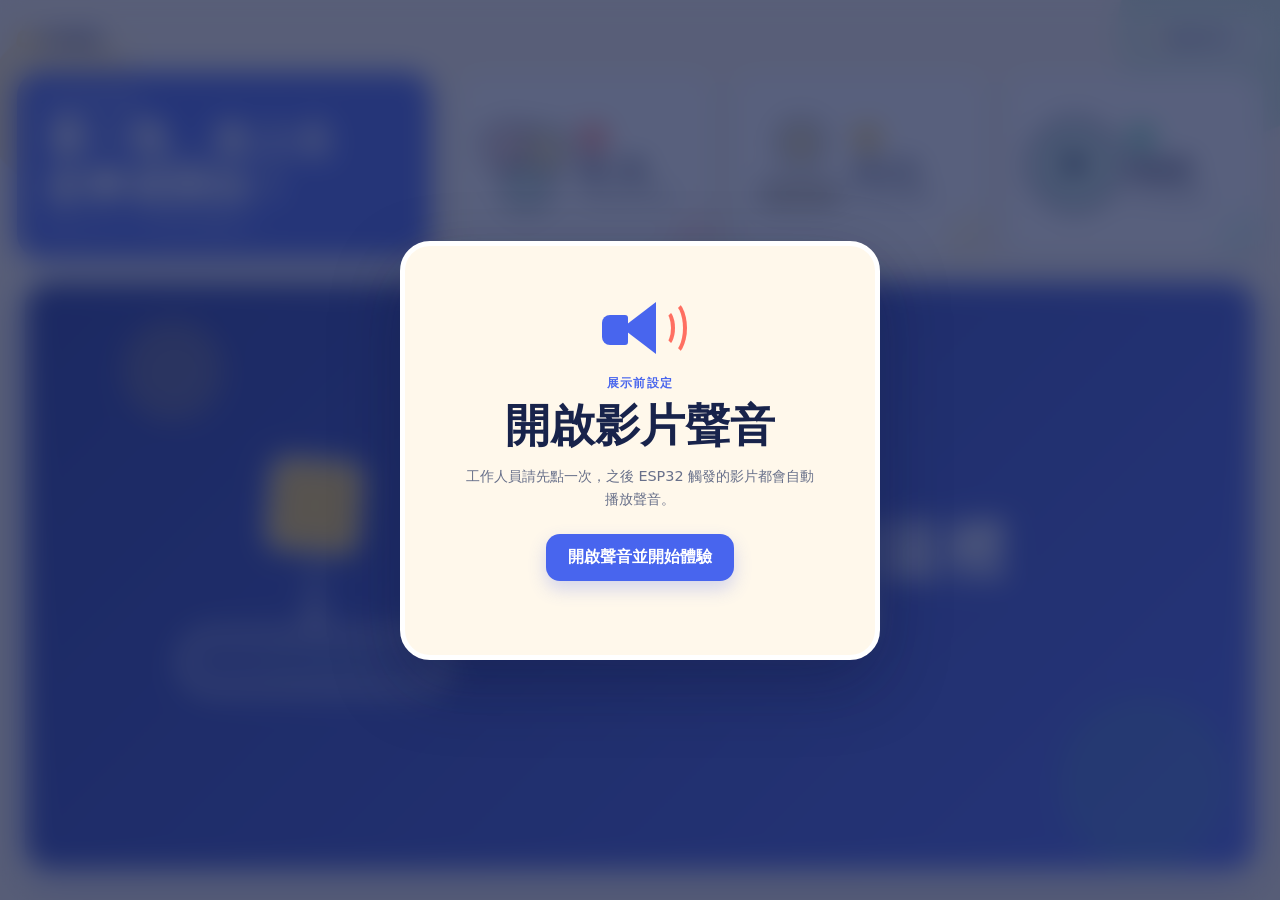
==== commit 5a1f9741: "Enable sound for iPad video playback" ====
--- a/index.html
+++ b/index.html
@@ -5,12 +5,23 @@
     <meta name="viewport" content="width=device-width, initial-scale=1" />
     <meta name="theme-color" content="#fff8eb" />
     <meta name="apple-mobile-web-app-capable" content="yes" />
-    <meta name="apple-mobile-web-app-status-bar-style" content="default" />
+    <meta name="apple-mobile-web-app-status-bar-style" content="black-translucent" />
     <title>板塊互動故事牆</title>
     <meta name="description" content="選一塊、放上去，故事就開始。" />
     <link rel="stylesheet" href="styles.css" />
   </head>
   <body>
+    <section class="sound-setup" id="soundSetup" aria-labelledby="soundTitle">
+      <div class="sound-panel">
+        <div class="speaker-mark" aria-hidden="true"><i></i><i></i></div>
+        <p class="sound-label">展示前設定</p>
+        <h2 id="soundTitle">開啟影片聲音</h2>
+        <span>工作人員請先點一次，之後 ESP32 觸發的影片都會自動播放聲音。</span>
+        <button id="enableSoundButton" type="button">開啟聲音並開始體驗</button>
+        <small id="soundError" aria-live="polite"></small>
+      </div>
+    </section>
+
     <main class="shell">
       <header class="topbar">
         <div class="welcome">
@@ -69,7 +80,6 @@
           id="mainVideo"
           playsinline
           muted
-          loop
           preload="auto"
           aria-label="目前播放的故事影片"
         ></video>
@@ -86,6 +96,12 @@
           </div>
         </div>
 
+        <div class="finished-state" aria-live="polite">
+          <div class="finished-mark" aria-hidden="true"><i></i></div>
+          <p>故事看完囉！</p>
+          <span>請拿起板塊，再選一塊繼續體驗</span>
+        </div>
+
         <div class="playing-badge" aria-hidden="true">
           <i></i><span>故事播放中</span>
         </div>
--- a/styles.css
+++ b/styles.css
@@ -26,6 +26,129 @@
   background: var(--paper);
 }
 
+.sound-setup {
+  position: fixed;
+  inset: 0;
+  z-index: 20000;
+  display: grid;
+  place-items: center;
+  padding: 24px;
+  background: rgba(24, 35, 75, 0.72);
+  backdrop-filter: blur(14px);
+  transition: opacity 220ms ease, visibility 220ms ease;
+}
+
+.sound-setup.hidden {
+  visibility: hidden;
+  opacity: 0;
+  pointer-events: none;
+}
+
+.sound-panel {
+  display: grid;
+  justify-items: center;
+  width: min(480px, 100%);
+  padding: clamp(28px, 5vw, 46px);
+  border: 5px solid var(--white);
+  border-radius: 30px;
+  color: var(--ink);
+  text-align: center;
+  background: var(--paper);
+  box-shadow: 0 24px 70px rgba(10, 16, 48, 0.32);
+}
+
+.speaker-mark {
+  position: relative;
+  width: 86px;
+  height: 72px;
+  margin-bottom: 12px;
+}
+
+.speaker-mark::before {
+  content: "";
+  position: absolute;
+  top: 23px;
+  left: 5px;
+  width: 26px;
+  height: 30px;
+  border-radius: 8px 3px 3px 8px;
+  background: var(--blue);
+}
+
+.speaker-mark::after {
+  content: "";
+  position: absolute;
+  top: 10px;
+  left: 25px;
+  width: 0;
+  height: 0;
+  border-top: 26px solid transparent;
+  border-right: 34px solid var(--blue);
+  border-bottom: 26px solid transparent;
+}
+
+.speaker-mark i {
+  position: absolute;
+  top: 50%;
+  left: 58px;
+  border: 4px solid var(--coral);
+  border-top-color: transparent;
+  border-bottom-color: transparent;
+  border-left-color: transparent;
+  border-radius: 50%;
+  transform: translateY(-50%);
+}
+
+.speaker-mark i:nth-child(1) { width: 20px; height: 38px; }
+.speaker-mark i:nth-child(2) { width: 32px; height: 58px; }
+
+.sound-label {
+  margin: 0 0 5px;
+  color: var(--blue);
+  font-size: 0.72rem;
+  font-weight: 850;
+  letter-spacing: 0.12em;
+}
+
+.sound-panel h2 {
+  margin: 0;
+  font-size: clamp(1.8rem, 5vw, 2.8rem);
+}
+
+.sound-panel > span {
+  max-width: 350px;
+  margin-top: 9px;
+  color: var(--muted);
+  font-family: "Noto Sans TC", "Microsoft JhengHei", system-ui, sans-serif;
+  font-size: 0.9rem;
+  line-height: 1.65;
+}
+
+#enableSoundButton {
+  margin-top: 22px;
+  padding: 13px 22px;
+  border: 0;
+  border-radius: 14px;
+  color: var(--white);
+  font: inherit;
+  font-weight: 800;
+  background: var(--blue);
+  box-shadow: 0 8px 18px rgba(72, 101, 238, 0.24);
+  cursor: pointer;
+}
+
+#enableSoundButton:disabled {
+  cursor: wait;
+  opacity: 0.65;
+}
+
+#soundError {
+  min-height: 1.4em;
+  margin-top: 10px;
+  color: #c43e4a;
+  font-size: 0.78rem;
+}
+
 body {
   color: var(--ink);
   font-family: "Arial Rounded MT Bold", "Noto Sans TC", "Microsoft JhengHei", system-ui, sans-serif;
@@ -294,6 +417,24 @@
   box-shadow: 0 18px 42px rgba(40, 59, 159, 0.16);
 }
 
+.stage.has-video {
+  position: fixed;
+  inset: 0;
+  z-index: 9999;
+  width: 100vw;
+  height: 100vh;
+  height: 100dvh;
+  border: 0;
+  border-radius: 0;
+  background: #000;
+  box-shadow: none;
+}
+
+body.video-playing {
+  overflow: hidden;
+  background: #000;
+}
+
 #mainVideo {
   position: absolute;
   inset: 0;
@@ -307,6 +448,7 @@
 
 .stage.has-video #mainVideo {
   opacity: 1;
+  object-fit: contain;
 }
 
 .idle-state {
@@ -326,6 +468,64 @@
 
 .stage.has-video .idle-state {
   opacity: 0;
+}
+
+.finished-state {
+  position: absolute;
+  inset: 0;
+  display: grid;
+  place-content: center;
+  justify-items: center;
+  padding: 30px;
+  text-align: center;
+  color: var(--ink);
+  background:
+    radial-gradient(circle at 20% 20%, rgba(255, 212, 92, 0.34) 0 65px, transparent 67px),
+    radial-gradient(circle at 82% 82%, rgba(91, 201, 165, 0.28) 0 95px, transparent 97px),
+    var(--paper);
+  opacity: 0;
+  pointer-events: none;
+  transition: opacity 220ms ease;
+}
+
+.stage.finished .idle-state {
+  opacity: 0;
+}
+
+.stage.finished .finished-state {
+  opacity: 1;
+}
+
+.finished-mark {
+  position: relative;
+  width: clamp(64px, 9vw, 100px);
+  aspect-ratio: 1;
+  border-radius: 50%;
+  background: var(--mint);
+  box-shadow: 0 10px 24px rgba(91, 201, 165, 0.24);
+}
+
+.finished-mark i {
+  position: absolute;
+  top: 28%;
+  left: 25%;
+  width: 48%;
+  height: 28%;
+  border-bottom: 7px solid var(--white);
+  border-left: 7px solid var(--white);
+  transform: rotate(-45deg);
+}
+
+.finished-state p {
+  margin: 18px 0 6px;
+  font-size: clamp(2rem, 5vw, 4rem);
+  font-weight: 900;
+}
+
+.finished-state span {
+  color: var(--muted);
+  font-size: clamp(0.9rem, 1.8vw, 1.2rem);
+  font-weight: 700;
 }
 
 .place-visual {
